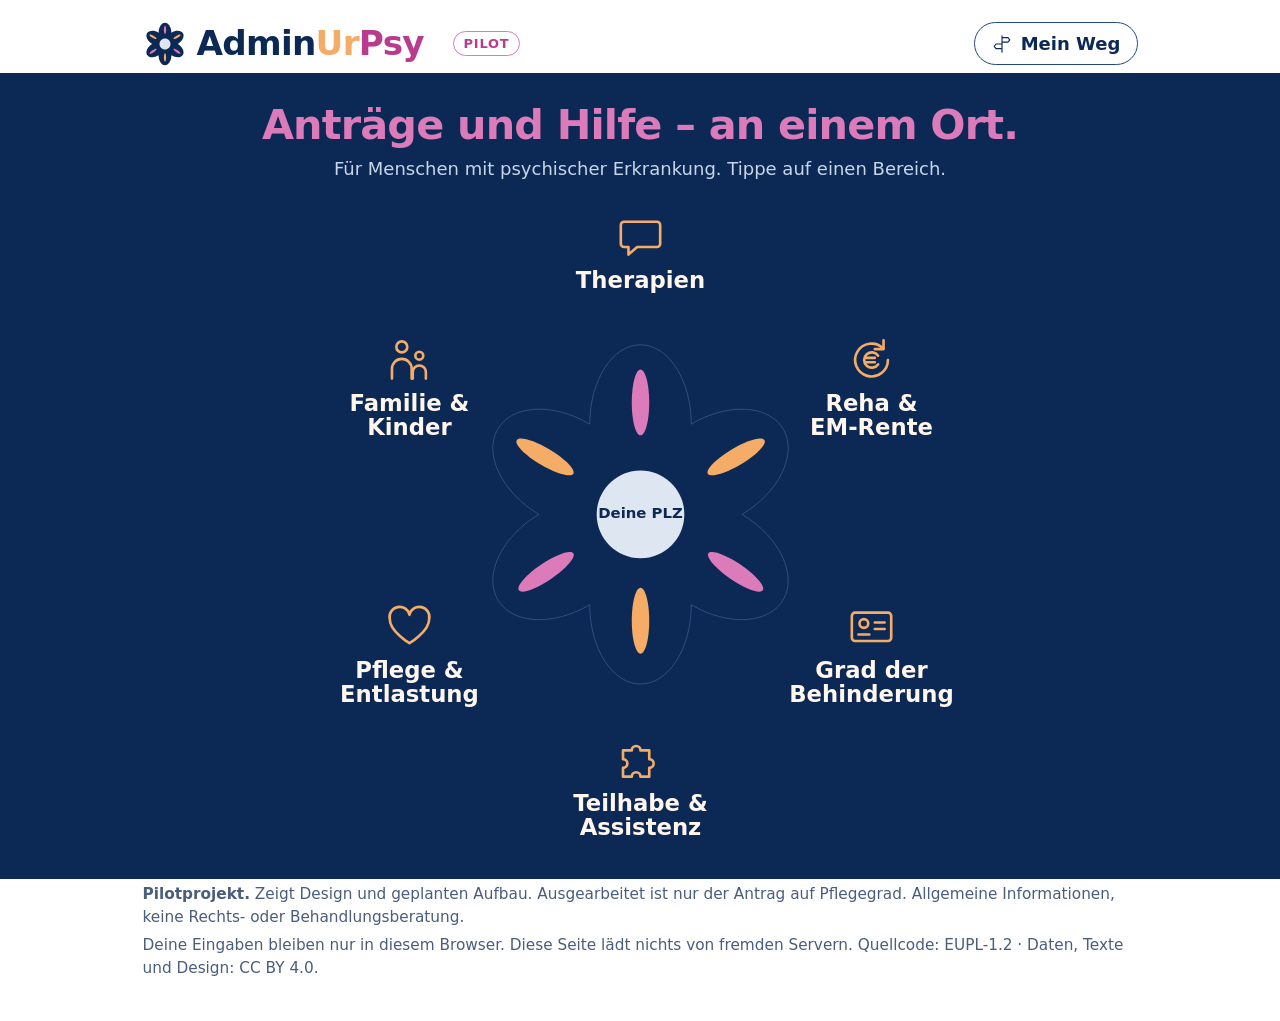
==== prototype/index.html @ 5096bfa6 "initial commit" ====
<!DOCTYPE html>
<html lang="de">
<head>
<meta charset="utf-8">
<meta name="viewport" content="width=device-width, initial-scale=1">
<title>AdminUrPsy – Anträge und Hilfe, an einem Ort (Pilot)</title>
<meta name="description" content="AdminUrPsy (Pilot) – Anträge und Hilfe bei psychischer Erkrankung, an einem Ort.">
<link rel="stylesheet" href="css/style.css">
<link rel="icon" href="img/logo.svg" type="image/svg+xml">
</head>
<body class="home">
<a class="skip-link" href="#inhalt">Zum Inhalt springen</a>
<header class="site-header">
  <div class="wrap">
    <a class="wordmark" href="index.html" aria-label="AdminUrPsy – zur Startseite"><svg viewBox="-270 -270 540 540" width="44" height="44" aria-hidden="true" focusable="false"><path class="logo-form" d="M 178.292969 124.261719 C 178.292969 56.613281 213.425781 1.691406 256.699219 1.691406 C 299.972656 1.691406 335.105469 56.613281 335.105469 124.261719 C 392.144531 90.4375 456.019531 94.226562 477.65625 132.71875 C 499.292969 171.210938 470.550781 229.921875 413.515625 263.75 C 470.550781 297.570312 499.292969 356.285156 477.65625 394.777344 C 456.019531 433.269531 392.144531 437.058594 335.105469 403.234375 C 335.105469 470.882812 299.972656 525.804688 256.699219 525.804688 C 213.425781 525.804688 178.292969 470.882812 178.292969 403.234375 C 121.253906 437.058594 57.378906 433.269531 35.742188 394.777344 C 14.105469 356.285156 42.847656 297.570312 99.886719 263.75 C 42.847656 229.921875 14.105469 171.210938 35.742188 132.71875 C 57.378906 94.226562 121.253906 90.4375 178.292969 124.261719 Z M 178.292969 124.261719 " transform="translate(-256.699219 -263.75)" fill="#0C2955"/><path class="logo-center" d="M 256.699219 196.0625 C 294.054688 196.0625 324.382812 226.390625 324.382812 263.75 C 324.382812 301.101562 294.054688 331.429688 256.699219 331.429688 C 219.34375 331.429688 189.015625 301.101562 189.015625 263.75 C 189.015625 226.390625 219.34375 196.0625 256.699219 196.0625 Z M 256.699219 196.0625 " transform="translate(-256.699219 -263.75)" fill="#DEE6F2"/><path fill="#DC7BBA" class="acc acc-0 acc-pink" d="M 256.699219 39.890625 C 264.136719 39.890625 270.175781 62.683594 270.175781 90.753906 C 270.175781 118.828125 264.136719 141.621094 256.699219 141.621094 C 249.261719 141.621094 243.222656 118.828125 243.222656 90.753906 C 243.222656 62.683594 249.261719 39.890625 256.699219 39.890625 Z M 256.699219 39.890625 " transform="translate(-256.699219 -263.75)"/><path fill="#F4AC66" class="acc acc-3 acc-orange" d="M 256.699219 377.097656 C 264.136719 377.097656 270.175781 399.890625 270.175781 427.960938 C 270.175781 456.035156 264.136719 478.828125 256.699219 478.828125 C 249.261719 478.828125 243.222656 456.035156 243.222656 427.960938 C 243.222656 399.890625 249.261719 377.097656 256.699219 377.097656 Z M 256.699219 377.097656 " transform="translate(-256.699219 -263.75)"/><path fill="#DC7BBA" class="acc acc-4 acc-pink" d="M 68.8125 381.003906 C 64.628906 374.855469 80.082031 357.042969 103.296875 341.257812 C 126.507812 325.472656 148.753906 317.648438 152.9375 323.800781 C 157.117188 329.953125 141.667969 347.761719 118.453125 363.546875 C 95.238281 379.332031 72.996094 387.15625 68.8125 381.003906 Z M 68.8125 381.003906 " transform="translate(-256.699219 -263.75)"/><path fill="#DC7BBA" class="acc acc-2 acc-pink" d="M 445.664062 381.003906 C 449.847656 374.855469 434.394531 357.042969 411.179688 341.257812 C 387.964844 325.472656 365.722656 317.648438 361.539062 323.800781 C 357.359375 329.953125 372.808594 347.761719 396.023438 363.546875 C 419.238281 379.332031 441.480469 387.15625 445.664062 381.003906 Z M 445.664062 381.003906 " transform="translate(-256.699219 -263.75)"/><path fill="#F4AC66" class="acc acc-5 acc-orange" d="M 65.492188 149.023438 C 61.710938 155.425781 78.261719 172.21875 102.429688 186.496094 C 126.601562 200.777344 149.296875 207.167969 153.078125 200.765625 C 156.863281 194.363281 140.3125 177.570312 116.140625 163.289062 C 91.972656 149.011719 69.277344 142.617188 65.492188 149.023438 Z M 65.492188 149.023438 " transform="translate(-256.699219 -263.75)"/><path fill="#F4AC66" class="acc acc-1 acc-orange" d="M 448.253906 149.023438 C 452.035156 155.425781 435.484375 172.21875 411.316406 186.496094 C 387.144531 200.777344 364.449219 207.167969 360.667969 200.765625 C 356.882812 194.363281 373.433594 177.570312 397.605469 163.289062 C 421.773438 149.011719 444.46875 142.617188 448.253906 149.023438 Z M 448.253906 149.023438 " transform="translate(-256.699219 -263.75)"/></svg><span>Admin<span class="ur">Ur</span><span class="psy">Psy</span></span></a>
    <span class="pilot-badge">Pilot</span>
    <a class="nav-weg" href="mein-weg.html"><svg class="" viewBox="0 0 48 48" width="22" height="22" fill="none" stroke="#0C2955" stroke-width="2.5" stroke-linecap="round" stroke-linejoin="round" aria-hidden="true" focusable="false"><path d="M24 6v36M24 10h13l4 5-4 5H24M24 24H11l-4 5 4 5h13"/></svg><span>Mein Weg</span></a>
  </div>
</header>
<main id="inhalt" class="wrap">
<div class="first-screen">
  <section class="intro">
    <h1>Anträge und Hilfe – an einem Ort.</h1>
    <p>Für Menschen mit psychischer Erkrankung. Tippe auf einen Bereich.</p>
  </section>
  <div class="flower-wrap">
<svg class="flower" viewBox="0 20 800 780" role="navigation" aria-label="Bereiche">
<defs><clipPath id="blatt-clip"><path d="M 178.292969 124.261719 C 178.292969 56.613281 213.425781 1.691406 256.699219 1.691406 C 299.972656 1.691406 335.105469 56.613281 335.105469 124.261719 C 392.144531 90.4375 456.019531 94.226562 477.65625 132.71875 C 499.292969 171.210938 470.550781 229.921875 413.515625 263.75 C 470.550781 297.570312 499.292969 356.285156 477.65625 394.777344 C 456.019531 433.269531 392.144531 437.058594 335.105469 403.234375 C 335.105469 470.882812 299.972656 525.804688 256.699219 525.804688 C 213.425781 525.804688 178.292969 470.882812 178.292969 403.234375 C 121.253906 437.058594 57.378906 433.269531 35.742188 394.777344 C 14.105469 356.285156 42.847656 297.570312 99.886719 263.75 C 42.847656 229.921875 14.105469 171.210938 35.742188 132.71875 C 57.378906 94.226562 121.253906 90.4375 178.292969 124.261719 Z M 178.292969 124.261719 " transform="translate(400 400) scale(0.74) translate(-256.699219 -263.75)"/></clipPath></defs>
<g class="logo-navy" transform="translate(400 400) scale(0.74)"><path class="logo-form" d="M 178.292969 124.261719 C 178.292969 56.613281 213.425781 1.691406 256.699219 1.691406 C 299.972656 1.691406 335.105469 56.613281 335.105469 124.261719 C 392.144531 90.4375 456.019531 94.226562 477.65625 132.71875 C 499.292969 171.210938 470.550781 229.921875 413.515625 263.75 C 470.550781 297.570312 499.292969 356.285156 477.65625 394.777344 C 456.019531 433.269531 392.144531 437.058594 335.105469 403.234375 C 335.105469 470.882812 299.972656 525.804688 256.699219 525.804688 C 213.425781 525.804688 178.292969 470.882812 178.292969 403.234375 C 121.253906 437.058594 57.378906 433.269531 35.742188 394.777344 C 14.105469 356.285156 42.847656 297.570312 99.886719 263.75 C 42.847656 229.921875 14.105469 171.210938 35.742188 132.71875 C 57.378906 94.226562 121.253906 90.4375 178.292969 124.261719 Z M 178.292969 124.261719 " transform="translate(-256.699219 -263.75)" fill="#0C2955"/></g>
<a class="petal-link p0" href="bereiche/therapien.html" aria-label="Therapien">
  <path class="petal-hl" d="M400 400L250.0 140.2L550.0 140.2Z" clip-path="url(#blatt-clip)"/>
  <circle class="hit" cx="400.0" cy="113.0" r="66"/>
  <g class="icon" transform="translate(370.0 53.0) scale(1.2500)"><path d="M9 10h30a3 3 0 0 1 3 3v17a3 3 0 0 1-3 3H21l-8 7v-7H9a3 3 0 0 1-3-3V13a3 3 0 0 1 3-3z"/></g>
  <text class="label" text-anchor="middle"><tspan x="400.0" y="141.0">Therapien</tspan></text>
</a>
<a class="petal-link p1" href="bereiche/reha-rente.html" aria-label="Reha &amp; Erwerbsminderungsrente">
  <path class="petal-hl" d="M400 400L550.0 140.2L700.0 400.0Z" clip-path="url(#blatt-clip)"/>
  <circle class="hit" cx="664.1" cy="253.5" r="66"/>
  <g class="icon" transform="translate(634.1 193.5) scale(1.2500)"><path d="M39 24a15 15 0 1 1-4.4-10.6"/><path d="M35 6v8h-8"/><path d="M30 20a7 7 0 1 0 0 8M18 22h9M18 26h9"/></g>
  <text class="label" text-anchor="middle"><tspan x="664.1" y="281.5">Reha &amp;</tspan><tspan x="664.1" y="309.5">EM-Rente</tspan></text>
</a>
<a class="petal-link p2" href="bereiche/gdb.html" aria-label="Grad der Behinderung">
  <path class="petal-hl" d="M400 400L700.0 400.0L550.0 659.8Z" clip-path="url(#blatt-clip)"/>
  <circle class="hit" cx="664.1" cy="558.5" r="66"/>
  <g class="icon" transform="translate(634.1 498.5) scale(1.2500)"><rect x="6" y="11" width="36" height="26" rx="3"/><circle cx="17" cy="21" r="4"/><path d="M12 31h10M27 20h9M27 26h9"/></g>
  <text class="label" text-anchor="middle"><tspan x="664.1" y="586.5">Grad der</tspan><tspan x="664.1" y="614.5">Behinderung</tspan></text>
</a>
<a class="petal-link p3" href="bereiche/teilhabe.html" aria-label="Teilhabe &amp; Assistenz">
  <path class="petal-hl" d="M400 400L550.0 659.8L250.0 659.8Z" clip-path="url(#blatt-clip)"/>
  <circle class="hit" cx="400.0" cy="711.0" r="66"/>
  <g class="icon" transform="translate(370.0 651.0) scale(1.2500)"><path d="M8 15h8a4 4 0 1 1 8 0h8v8a4 4 0 1 1 0 8v8h-8a4 4 0 1 0-8 0H8v-8a4 4 0 1 0 0-8z"/></g>
  <text class="label" text-anchor="middle"><tspan x="400.0" y="739.0">Teilhabe &amp;</tspan><tspan x="400.0" y="767.0">Assistenz</tspan></text>
</a>
<a class="petal-link p4" href="bereiche/pflege.html" aria-label="Pflege &amp; Entlastung">
  <path class="petal-hl" d="M400 400L250.0 659.8L100.0 400.0Z" clip-path="url(#blatt-clip)"/>
  <circle class="hit" cx="135.9" cy="558.5" r="66"/>
  <g class="icon" transform="translate(105.9 498.5) scale(1.2500)"><path d="M24 39C24 39 6 28 6 17A9 9 0 0 1 24 13 9 9 0 0 1 42 17C42 28 24 39 24 39Z"/></g>
  <text class="label" text-anchor="middle"><tspan x="135.9" y="586.5">Pflege &amp;</tspan><tspan x="135.9" y="614.5">Entlastung</tspan></text>
</a>
<a class="petal-link p5" href="bereiche/familie.html" aria-label="Familie &amp; Kinder">
  <path class="petal-hl" d="M400 400L100.0 400.0L250.0 140.2Z" clip-path="url(#blatt-clip)"/>
  <circle class="hit" cx="135.9" cy="253.5" r="66"/>
  <g class="icon" transform="translate(105.9 193.5) scale(1.2500)"><circle cx="17" cy="12" r="5"/><circle cx="33" cy="20" r="3.6"/><path d="M8 41v-9a9 9 0 0 1 18 0v9M27 41v-6a6 6 0 0 1 12 0v6"/></g>
  <text class="label" text-anchor="middle"><tspan x="135.9" y="281.5">Familie &amp;</tspan><tspan x="135.9" y="309.5">Kinder</tspan></text>
</a>
<g class="logo-top" transform="translate(400 400) scale(0.74)" pointer-events="none"><path class="logo-center" d="M 256.699219 196.0625 C 294.054688 196.0625 324.382812 226.390625 324.382812 263.75 C 324.382812 301.101562 294.054688 331.429688 256.699219 331.429688 C 219.34375 331.429688 189.015625 301.101562 189.015625 263.75 C 189.015625 226.390625 219.34375 196.0625 256.699219 196.0625 Z M 256.699219 196.0625 " transform="translate(-256.699219 -263.75)" fill="#DEE6F2"/><path class="acc acc-0 acc-pink" d="M 256.699219 39.890625 C 264.136719 39.890625 270.175781 62.683594 270.175781 90.753906 C 270.175781 118.828125 264.136719 141.621094 256.699219 141.621094 C 249.261719 141.621094 243.222656 118.828125 243.222656 90.753906 C 243.222656 62.683594 249.261719 39.890625 256.699219 39.890625 Z M 256.699219 39.890625 " transform="translate(-256.699219 -263.75)"/><path class="acc acc-3 acc-orange" d="M 256.699219 377.097656 C 264.136719 377.097656 270.175781 399.890625 270.175781 427.960938 C 270.175781 456.035156 264.136719 478.828125 256.699219 478.828125 C 249.261719 478.828125 243.222656 456.035156 243.222656 427.960938 C 243.222656 399.890625 249.261719 377.097656 256.699219 377.097656 Z M 256.699219 377.097656 " transform="translate(-256.699219 -263.75)"/><path class="acc acc-4 acc-pink" d="M 68.8125 381.003906 C 64.628906 374.855469 80.082031 357.042969 103.296875 341.257812 C 126.507812 325.472656 148.753906 317.648438 152.9375 323.800781 C 157.117188 329.953125 141.667969 347.761719 118.453125 363.546875 C 95.238281 379.332031 72.996094 387.15625 68.8125 381.003906 Z M 68.8125 381.003906 " transform="translate(-256.699219 -263.75)"/><path class="acc acc-2 acc-pink" d="M 445.664062 381.003906 C 449.847656 374.855469 434.394531 357.042969 411.179688 341.257812 C 387.964844 325.472656 365.722656 317.648438 361.539062 323.800781 C 357.359375 329.953125 372.808594 347.761719 396.023438 363.546875 C 419.238281 379.332031 441.480469 387.15625 445.664062 381.003906 Z M 445.664062 381.003906 " transform="translate(-256.699219 -263.75)"/><path class="acc acc-5 acc-orange" d="M 65.492188 149.023438 C 61.710938 155.425781 78.261719 172.21875 102.429688 186.496094 C 126.601562 200.777344 149.296875 207.167969 153.078125 200.765625 C 156.863281 194.363281 140.3125 177.570312 116.140625 163.289062 C 91.972656 149.011719 69.277344 142.617188 65.492188 149.023438 Z M 65.492188 149.023438 " transform="translate(-256.699219 -263.75)"/><path class="acc acc-1 acc-orange" d="M 448.253906 149.023438 C 452.035156 155.425781 435.484375 172.21875 411.316406 186.496094 C 387.144531 200.777344 364.449219 207.167969 360.667969 200.765625 C 356.882812 194.363281 373.433594 177.570312 397.605469 163.289062 C 421.773438 149.011719 444.46875 142.617188 448.253906 149.023438 Z M 448.253906 149.023438 " transform="translate(-256.699219 -263.75)"/></g>
<a class="center-link" href="#standort" data-open-loc aria-label="Deine Postleitzahl eingeben oder ändern">
  <circle cx="400" cy="400" r="50.1" fill="transparent"/>
  <text class="center-small" text-anchor="middle" x="400" y="394">Deine PLZ</text>
  <text class="center-plz" text-anchor="middle" x="400" y="418" data-center-plz></text>
</a></svg>
  </div>
</div>
<section class="mobile-list" aria-labelledby="liste-h">
  <h2 id="liste-h">Alle Bereiche</h2>
  <ul class="area-list"><li><a class="pink" href="bereiche/therapien.html"><svg class="" viewBox="0 0 48 48" fill="none" stroke="#0C2955" stroke-width="2.5" stroke-linecap="round" stroke-linejoin="round" aria-hidden="true" focusable="false"><path d="M9 10h30a3 3 0 0 1 3 3v17a3 3 0 0 1-3 3H21l-8 7v-7H9a3 3 0 0 1-3-3V13a3 3 0 0 1 3-3z"/></svg><span>Therapien</span></a></li><li><a class="orange" href="bereiche/reha-rente.html"><svg class="" viewBox="0 0 48 48" fill="none" stroke="#0C2955" stroke-width="2.5" stroke-linecap="round" stroke-linejoin="round" aria-hidden="true" focusable="false"><path d="M39 24a15 15 0 1 1-4.4-10.6"/><path d="M35 6v8h-8"/><path d="M30 20a7 7 0 1 0 0 8M18 22h9M18 26h9"/></svg><span>Reha &amp; Erwerbsminderungsrente</span></a></li><li><a class="pink" href="bereiche/gdb.html"><svg class="" viewBox="0 0 48 48" fill="none" stroke="#0C2955" stroke-width="2.5" stroke-linecap="round" stroke-linejoin="round" aria-hidden="true" focusable="false"><rect x="6" y="11" width="36" height="26" rx="3"/><circle cx="17" cy="21" r="4"/><path d="M12 31h10M27 20h9M27 26h9"/></svg><span>Grad der Behinderung</span></a></li><li><a class="orange" href="bereiche/teilhabe.html"><svg class="" viewBox="0 0 48 48" fill="none" stroke="#0C2955" stroke-width="2.5" stroke-linecap="round" stroke-linejoin="round" aria-hidden="true" focusable="false"><path d="M8 15h8a4 4 0 1 1 8 0h8v8a4 4 0 1 1 0 8v8h-8a4 4 0 1 0-8 0H8v-8a4 4 0 1 0 0-8z"/></svg><span>Teilhabe &amp; Assistenz</span></a></li><li><a class="pink" href="bereiche/pflege.html"><svg class="" viewBox="0 0 48 48" fill="none" stroke="#0C2955" stroke-width="2.5" stroke-linecap="round" stroke-linejoin="round" aria-hidden="true" focusable="false"><path d="M24 39C24 39 6 28 6 17A9 9 0 0 1 24 13 9 9 0 0 1 42 17C42 28 24 39 24 39Z"/></svg><span>Pflege &amp; Entlastung</span></a></li><li><a class="orange" href="bereiche/familie.html"><svg class="" viewBox="0 0 48 48" fill="none" stroke="#0C2955" stroke-width="2.5" stroke-linecap="round" stroke-linejoin="round" aria-hidden="true" focusable="false"><circle cx="17" cy="12" r="5"/><circle cx="33" cy="20" r="3.6"/><path d="M8 41v-9a9 9 0 0 1 18 0v9M27 41v-6a6 6 0 0 1 12 0v6"/></svg><span>Familie &amp; Kinder</span></a></li></ul>
</section>
<dialog class="loc-dialog" id="standort" aria-labelledby="standort-h">
  <form id="loc-form" class="loc-dialog-form" method="dialog" novalidate>
    <h2 id="standort-h">Wo wohnst du?</h2>
    <p>Mit deiner Postleitzahl schlagen wir passende Stellen vor – zum Beispiel deine AOK.</p>
    <label for="plz">Deine PLZ</label>
    <input id="plz" name="plz" inputmode="numeric" autocomplete="postal-code" maxlength="5" placeholder="z. B. 10115">
    <div class="loc-status"><span id="loc-msg" role="status" aria-live="polite"></span>
      <div class="land-line" data-needs-plz hidden>Bundesland: <b data-show="land"></b>
        <details class="land-fix"><summary>stimmt nicht?</summary>
          <label for="land" class="sr-only">Bundesland ändern</label>
          <select id="land" name="land"><option value="">automatisch</option><option value="BW">Baden-Württemberg</option><option value="BY">Bayern</option><option value="BE">Berlin</option><option value="BB">Brandenburg</option><option value="HB">Bremen</option><option value="HH">Hamburg</option><option value="HE">Hessen</option><option value="MV">Mecklenburg-Vorpommern</option><option value="NI">Niedersachsen</option><option value="NW">Nordrhein-Westfalen</option><option value="RP">Rheinland-Pfalz</option><option value="SL">Saarland</option><option value="SN">Sachsen</option><option value="ST">Sachsen-Anhalt</option><option value="SH">Schleswig-Holstein</option><option value="TH">Thüringen</option></select>
        </details>
      </div>
    </div>
    <p class="form-note">Bleibt nur auf deinem Gerät. Wir schicken sie nirgendwohin.</p>
    <div class="loc-actions"><button class="btn" type="submit" value="ok">Fertig</button><button class="btn ghost" type="button" id="loc-reset">Löschen</button></div>
  </form>
</dialog>
</main>
<footer class="site-footer"><div class="wrap">
  <p><b>Pilotprojekt.</b> Zeigt Design und geplanten Aufbau. Ausgearbeitet ist nur der Antrag auf Pflegegrad. Allgemeine Informationen, keine Rechts- oder Behandlungsberatung.</p>
  <p>Deine Eingaben bleiben nur in diesem Browser. Diese Seite lädt nichts von fremden Servern. Quellcode: EUPL-1.2 · Daten, Texte und Design: CC BY 4.0.</p>
</div></footer>
<script src="js/standort.js"></script>
</body>
</html>
---- prototype/css/style.css ----
/* AdminUrPsy – Grundstil
   Prototyp: lädt keine Schrift von fremden Servern. Ist IBM Plex Sans (SIL Open Font License) auf dem Gerät
   installiert, wird sie genutzt; sonst die Systemschrift. Zum Einbinden: Schriftdateien nach prototype/fonts/
   legen und hier in @font-face  url("../fonts/…")  ergänzen.
   Farben aus AdminUrPsy-design-grundlage.pdf
   Schrift: IBM Plex Sans (überall) */

@font-face {
  font-family: "IBM Plex Sans";
  src: local("IBM Plex Sans"), local("IBMPlexSans-Regular");
  font-weight: 400; font-style: normal; font-display: swap;
}
@font-face {
  font-family: "IBM Plex Sans";
  src: local("IBM Plex Sans SemiBold"), local("IBMPlexSans-SemiBold");
  font-weight: 600; font-style: normal; font-display: swap;
}
@font-face {
  font-family: "IBM Plex Sans";
  src: local("IBM Plex Sans Bold"), local("IBMPlexSans-Bold");
  font-weight: 700; font-style: normal; font-display: swap;
}

:root {
  --navy: #0C2955;
  --navy-line: #244981;
  --magenta: #B93B8D;
  --pink: #DC7BBA;
  --orange: #F4AC66;
  --center: #DEE6F2;
  --navy-light: #EEF5FF;
  --pink-light: #FFDFF4;
  --orange-light: #FFF6ED;
  --text: #0C2955;
  --muted: #4A5D7E;
  --radius: 22px;
  --font: "IBM Plex Sans", system-ui, -apple-system, "Segoe UI", Roboto, sans-serif;
}

* { box-sizing: border-box; }

html { font-size: 112.5%; } /* 18px Grundgröße: gut lesbar */

body {
  margin: 0;
  font-family: var(--font);
  color: var(--text);
  background: #fff;
  line-height: 1.55;
}

a { color: var(--magenta); text-underline-offset: 3px; }
a:focus-visible, button:focus-visible, input:focus-visible, select:focus-visible, summary:focus-visible {
  outline: 3px solid var(--orange);
  outline-offset: 3px;
  border-radius: 6px;
}

.skip-link {
  position: absolute; left: -999px; top: 0;
  background: var(--navy); color: #fff; padding: .5rem 1rem; z-index: 10;
}
.skip-link:focus { left: 1rem; top: 1rem; }

.wrap { max-width: 1040px; margin: 0 auto; padding: 0 1.25rem; }

/* ---------- Kopf ---------- */
.site-header { padding: 1.2rem 0 .4rem; }
.site-header .wrap { display: flex; align-items: center; justify-content: space-between; gap: 1rem; flex-wrap: wrap; }

.wordmark {
  font-weight: 700; font-size: 1.9rem; letter-spacing: -0.02em;
  text-decoration: none; color: var(--navy); line-height: 1;
  display: inline-flex; align-items: center; gap: .55rem;
}
.wordmark .ur { color: var(--orange); }
.wordmark .psy { color: var(--magenta); }
.wordmark img, .wordmark svg { width: 44px; height: 44px; }


/* ---------- Startseite ---------- */
.intro { text-align: center; padding: .2rem 0 0; }
.intro h1 { font-size: clamp(1.5rem, 3.4vw, 2.3rem); line-height: 1.15; margin: .2rem 0 .3rem; font-weight: 700; letter-spacing: -0.02em; }
.intro p { max-width: 36rem; margin: 0 auto; color: var(--muted); }

.flower-wrap { margin: 0 auto; padding: .3rem 0; }
.flower { width: 100%; height: auto; display: block; overflow: visible; }
.flower .petal-link { cursor: pointer; }
.flower .petal-hl { fill: var(--magenta); opacity: 0; transition: opacity .2s ease; }
.flower .hit { fill: transparent; }
.flower .icon { fill: none; stroke: var(--navy); stroke-width: 2.4; stroke-linecap: round; stroke-linejoin: round; transition: stroke .2s ease; }
.flower .label { font-family: var(--font); font-weight: 600; font-size: 26px; fill: var(--navy); transition: fill .2s ease; }
.flower .petal-link:hover .petal-hl,
.flower .petal-link:focus-visible .petal-hl { opacity: 1; }
.flower .petal-link:hover .icon,
.flower .petal-link:focus-visible .icon { stroke: var(--magenta); }
.flower .petal-link:hover .label,
.flower .petal-link:focus-visible .label { fill: var(--magenta); }
.flower .petal-link:focus { outline: none; }
.flower .petal-link:focus-visible .hit { stroke: var(--orange); stroke-width: 3; }

.flower .center-link { cursor: pointer; }
.flower .center-small { font-family: var(--font); font-weight: 600; font-size: 16px; fill: var(--navy); }
.flower .center-plz { font-family: var(--font); font-weight: 700; font-size: 19px; fill: var(--magenta); }
.flower .center-link:hover .center-plz, .flower .center-link:focus-visible .center-plz { text-decoration: underline; }
.flower .center-link:focus { outline: none; }
.flower .center-link:focus-visible circle { stroke: var(--orange); stroke-width: 3; }

/* PLZ-Fenster (erscheint erst, wenn man die PLZ eingeben will) */
.loc-dialog { border: 1px solid var(--orange); border-radius: var(--radius); padding: 1.4rem 1.5rem 1.2rem; background: var(--orange-light); color: var(--navy); width: min(92vw, 26rem); box-shadow: 0 20px 60px rgba(12, 41, 85, .25); }
.loc-dialog::backdrop { background: rgba(12, 41, 85, .35); }
.loc-dialog h2 { margin: 0 0 .3rem; font-size: 1.35rem; }
.loc-dialog p { margin: 0 0 .8rem; }
.loc-dialog label { display: block; font-weight: 600; margin-bottom: .3rem; }
.loc-dialog input { width: 100%; font: inherit; font-size: 1.3rem; letter-spacing: .08em; padding: .55rem .75rem; border: 1.5px solid var(--navy-line); border-radius: 12px; background: #fff; color: var(--navy); }
.loc-actions { display: flex; gap: .5rem; margin-top: .8rem; }
.loc-status { font-size: .9rem; color: var(--muted); margin: .5rem 0 .2rem; min-height: 1.4em; }
.loc-status #loc-msg { color: var(--magenta); font-weight: 600; margin-right: .6rem; }
.loc-status b { color: var(--navy); }
.land-line { display: inline; }
.land-line[hidden] { display: none; }
.land-fix { display: inline-block; margin-left: .3rem; }
.land-fix summary { display: inline; cursor: pointer; color: var(--magenta); text-decoration: underline; }
.land-fix select { font: inherit; font-size: .85rem; padding: .15rem .3rem; border-radius: 6px; border: 1px solid var(--navy-line); margin-left: .3rem; }
.sr-only { position: absolute; width: 1px; height: 1px; overflow: hidden; clip: rect(0 0 0 0); white-space: nowrap; }

/* Krankenkasse auf Bereichsseiten */
.kasse-box p { margin: 0 0 .7rem; }
.kasse-form label { display: block; font-weight: 600; font-size: .95rem; margin-bottom: .3rem; }
.kasse-form .opt { font-weight: 400; color: var(--muted); }
.kasse-row { display: flex; gap: .5rem; flex-wrap: wrap; }
.kasse-row input { flex: 1 1 14rem; font: inherit; padding: .55rem .75rem; border: 1.5px solid var(--navy-line); border-radius: 12px; background: #fff; color: var(--navy); }
.kasse-hint { margin: .7rem 0 0 !important; }

.mobile-list h2 { font-size: 1.2rem; margin: 1.5rem 0 .6rem; }

/* Startseite: Intro + Blume mit Icons passen in den ersten Bildschirm, der Rest folgt darunter */
body.home .first-screen { display: flex; flex-direction: column; height: calc(100vh - 5.2rem); height: calc(100svh - 5.2rem); min-height: 340px; }
body.home .flower-wrap { flex: 1 1 auto; min-height: 0; position: relative; width: 100%; }
body.home .flower { position: absolute; inset: 0; width: 100%; height: 100%; }
@media (min-width: 700px) {
  body.home .mobile-list { display: none; }
}
@media (max-width: 699px) {
  body.home .first-screen { height: auto; }
  body.home .flower-wrap { position: static; }
  body.home .flower { position: static; height: auto; }
}

/* Standort-Formular */
.card {
  background: var(--orange-light); border: 1px solid var(--orange);
  border-radius: var(--radius); padding: 1.25rem 1.4rem; margin: 1rem 0 2rem;
}
.card.blue { background: var(--navy-light); border-color: var(--navy-line); }
.card.pink { background: var(--pink-light); border-color: var(--magenta); }
.card h2 { margin: 0 0 .4rem; font-size: 1.25rem; }
.card p { margin: .2rem 0 .8rem; }

.btn {
  font: inherit; font-weight: 700; cursor: pointer;
  background: var(--navy); color: #fff; border: 0; border-radius: 12px;
  padding: .7rem 1.2rem; text-decoration: none; display: inline-block;
}
.btn:hover { background: var(--magenta); }
.btn.ghost { background: transparent; color: var(--navy); border: 1.5px solid var(--navy-line); }
.form-note { font-size: .85rem; color: var(--muted); margin-top: .6rem; }
.saved-msg { font-weight: 600; color: var(--magenta); min-height: 1.4em; margin: .4rem 0 0; }

/* Liste aller Bereiche (auch für Handy / Screenreader) */
.area-list { list-style: none; padding: 0; margin: 0 0 2rem; display: grid; grid-template-columns: repeat(auto-fill, minmax(220px, 1fr)); gap: .8rem; }
.area-list a {
  display: flex; align-items: center; gap: .8rem; text-decoration: none; color: var(--navy);
  border-radius: 16px; padding: .7rem .9rem; border: 1px solid transparent; font-weight: 600;
}
.area-list a.pink { background: var(--pink-light); border-color: var(--pink); }
.area-list a.orange { background: var(--orange-light); border-color: var(--orange); }
.area-list a:hover { border-color: var(--navy); }
.area-list svg { width: 38px; height: 38px; flex: none; }

/* ---------- Bereichsseiten ---------- */
.area-hero { border-radius: var(--radius); padding: 1.5rem 1.5rem; margin: 1rem 0 1.5rem; display: flex; gap: 1.2rem; align-items: center; }
.area-hero.pink { background: var(--pink-light); }
.area-hero.orange { background: var(--orange-light); }
.area-hero .hero-icon { width: 92px; height: 92px; flex: none; background: #fff; border-radius: 50%; display: grid; place-items: center; }
.area-hero .hero-icon svg { width: 54px; height: 54px; }
.area-hero h1 { margin: 0; font-size: clamp(1.5rem, 4vw, 2.2rem); line-height: 1.1; font-weight: 700; letter-spacing: -0.015em; }
.area-hero p { margin: .4rem 0 0; font-size: 1.05rem; }

.back { display: inline-block; margin-top: .5rem; font-weight: 600; text-decoration: none; }
.back::before { content: "← "; }

.section { margin: 0 0 2rem; }
.section h2 { font-size: 1.35rem; margin: 0 0 .7rem; display: flex; align-items: center; gap: .5rem; }
.section h2::before { content: ""; width: 12px; height: 26px; border-radius: 12px; background: var(--pink); display: inline-block; }
.orange-theme .section h2::before { background: var(--orange); }

.checks { list-style: none; padding: 0; margin: 0; }
.checks li { padding-left: 2rem; position: relative; margin-bottom: .45rem; }
.checks li::before { content: "✓"; position: absolute; left: .3rem; top: 0; font-weight: 700; color: var(--magenta); }

.steps { list-style: none; counter-reset: step; padding: 0; margin: 0; display: grid; gap: .8rem; }
.steps li { counter-increment: step; position: relative; padding: 1rem 1rem 1rem 4rem; background: var(--navy-light); border-radius: 16px; }
.steps li::before {
  content: counter(step); position: absolute; left: 1rem; top: 1rem;
  width: 2.1rem; height: 2.1rem; border-radius: 50%; background: var(--navy); color: #fff;
  display: grid; place-items: center; font-weight: 700;
}
.steps strong { display: block; font-size: 1.05rem; }

.links { display: grid; grid-template-columns: repeat(auto-fill, minmax(260px, 1fr)); gap: .8rem; }
.link-card {
  display: block; text-decoration: none; color: var(--navy);
  border: 1.5px solid var(--navy-line); border-radius: 16px; padding: .9rem 1rem; background: #fff;
}
.link-card:hover { background: var(--navy-light); }
.link-card .lc-title { font-weight: 700; display: block; }
.link-card .lc-title::after { content: " ↗"; color: var(--magenta); }
.link-card .lc-text { font-size: .9rem; color: var(--muted); display: block; margin-top: .2rem; }
.link-card.local { border-color: var(--magenta); }
.link-card.local .lc-tag { display: inline-block; font-size: .75rem; font-weight: 700; background: var(--pink-light); color: var(--magenta); border-radius: 999px; padding: .05rem .55rem; margin-bottom: .3rem; }

.facts { display: grid; grid-template-columns: repeat(auto-fill, minmax(220px, 1fr)); gap: .8rem; }
.fact { background: var(--orange-light); border-radius: 16px; padding: .9rem 1rem; }
.pink-theme .fact { background: var(--pink-light); }
.fact b { display: block; font-size: 1.3rem; line-height: 1.2; }

.local-box { margin-bottom: 1rem; }
.local-box[hidden] { display: none; }

details.more { border-top: 1px solid var(--center); padding: .7rem 0; }
details.more summary { cursor: pointer; font-weight: 700; }

/* ---------- Fuß ---------- */

.site-footer { color: var(--muted); font-size: .85rem; padding: 0 0 2rem; }
.site-footer p { margin: .2rem 0; }

@media (max-width: 560px) {
  .area-hero { flex-direction: column; align-items: flex-start; }
  .flower .label { font-size: 26px; }
}

@media (prefers-reduced-motion: reduce) {
  * { transition: none !important; }
}

/* ---------- Kopf: Mein Weg ---------- */
.nav-weg { display: inline-flex; align-items: center; gap: .4rem; font-weight: 700; color: var(--navy); text-decoration: none; border: 1.5px solid var(--navy-line); border-radius: 999px; padding: .35rem .9rem; }
.nav-weg:hover { background: var(--navy-light); color: var(--magenta); }
.nav-weg svg { width: 22px; height: 22px; }

/* ---------- In der App erledigen (Kacheln) ---------- */
.doc-tiles { display: grid; grid-template-columns: repeat(auto-fill, minmax(230px, 1fr)); gap: .8rem; margin: 0 0 1rem; }
.doc-tile { display: block; position: relative; text-decoration: none; color: var(--navy); background: #fff; border: 2px solid var(--navy); border-radius: 16px; padding: 1rem 1.1rem; }
.doc-tile:hover, .doc-tile:focus-visible { background: var(--navy-light); border-color: var(--magenta); }
.doc-tile .dt-title { display: block; font-weight: 700; font-size: 1.05rem; }
.doc-tile .dt-title::after { content: " →"; color: var(--magenta); }
.doc-tile .dt-text { display: block; font-size: .9rem; color: var(--muted); margin-top: .25rem; }
.doc-tile .dt-tag { position: absolute; top: .6rem; right: .7rem; font-size: .72rem; font-weight: 700; background: var(--pink-light); color: var(--magenta); border-radius: 999px; padding: .05rem .5rem; }
.privacy-note { background: var(--navy-light); border-radius: 12px; padding: .6rem .9rem; font-size: .92rem; }

/* ---------- Assistent ---------- */
.wiz { background: #fff; border: 1.5px solid var(--navy-line); border-radius: var(--radius); padding: 1.2rem 1.4rem 1.4rem; margin: 1rem 0 1.5rem; }
.wiz-top { display: flex; justify-content: space-between; gap: 1rem; font-size: .9rem; }
.wiz-top a { font-weight: 600; text-decoration: none; }
.wiz-count { color: var(--muted); }
.wiz-bar { height: 8px; background: var(--center); border-radius: 99px; margin: .6rem 0 1rem; overflow: hidden; }
.wiz-bar span { display: block; height: 100%; background: var(--magenta); border-radius: 99px; transition: width .3s ease; }
.wiz-doc { margin: 0; font-size: .85rem; font-weight: 700; color: var(--magenta); text-transform: uppercase; letter-spacing: .04em; }
.wiz-h { margin: .1rem 0 .4rem; font-size: 1.5rem; }
.wiz-h:focus { outline: none; }
.wiz-intro { margin: 0 0 1rem; }
.wiz-meta { font-size: .95rem; }
.wiz-field { margin: 0 0 1rem; }
.wiz-field > label, .wiz-choice legend { display: block; font-weight: 700; margin-bottom: .3rem; }
.wiz .opt, .neu-form .opt { font-weight: 400; color: var(--muted); }
.wiz .req { color: var(--magenta); }
.wiz .hint { margin: -.1rem 0 .4rem; font-size: .88rem; color: var(--muted); }
.wiz input[type=text], .wiz input[type=tel], .wiz input[type=email], .wiz input[type=date], .wiz input[type=number], .wiz select, .wiz textarea,
.neu-form input, .neu-form select, .neu-form textarea, .frist-form input, .sent-form input, .sent-form select {
  font: inherit; width: 100%; max-width: 34rem; padding: .55rem .75rem; border: 1.5px solid var(--navy-line); border-radius: 12px; background: #fff; color: var(--navy);
}
.wiz textarea, .neu-form textarea { max-width: 100%; }
.wiz-choice { border: 0; padding: 0; margin: 0 0 1rem; }
.choice { display: flex; gap: 1.05rem; align-items: flex-start; border: 1px solid var(--center); border-radius: 12px; padding: .6rem .9rem; margin: 0 0 .4rem; cursor: pointer; background: #fff; }
.choice:hover { border-color: var(--navy-line); }
.choice:has(input:checked) { border-color: var(--pink); background: var(--pink-light); }
.choice input { width: 15px; height: 15px; margin: .38rem 0 0; flex: none; accent-color: var(--magenta); }
/* kein (oranger) Fokusrahmen um das Häkchen; Tastatur-Fokus zeigt stattdessen ein feiner Rand um die ganze Zeile */
.choice input:focus, .choice input:focus-visible { outline: none; }
.choice:has(input:focus-visible) { border-color: var(--navy); box-shadow: 0 0 0 1px var(--navy); }
.choice small { display: block; color: var(--muted); font-size: .85rem; }
.choice.single, .wiz-field > label.choice { display: flex; font-weight: 600; } /* einzelnes Häkchen: gleicher Abstand wie in Listen */
.wiz-info { background: var(--navy-light); border-left: 5px solid var(--navy-line); border-radius: 10px; padding: .7rem .9rem; margin: 0 0 1rem; font-size: .95rem; }
.wiz-info.warn { background: var(--orange-light); border-left-color: var(--orange); }
.wiz-info[hidden] { display: none; }
.wiz-err { color: var(--magenta); font-weight: 700; }
.wiz-nav { display: flex; justify-content: space-between; gap: 1rem; margin-top: 1.2rem; }
.letter-preview { border: 1px solid var(--center); background: #FBFCFE; border-radius: 12px; padding: 1rem 1.2rem; font-size: .92rem; max-height: 26rem; overflow: auto; margin-bottom: 1rem; }
.letter-preview p { margin: 0 0 .6rem; }
.pdf-actions { display: flex; flex-wrap: wrap; gap: .6rem; margin: .4rem 0 1rem; }
.btn[disabled] { opacity: .45; cursor: not-allowed; }
.btn.small { padding: .35rem .7rem; font-size: .85rem; }
.btn.danger { color: var(--magenta); border-color: var(--magenta); }
.file-btn { cursor: pointer; }
.mini-steps { padding-left: 1.3rem; }
.mini-steps li { margin-bottom: .3rem; }
.row { display: flex; flex-wrap: wrap; gap: .6rem 1rem; align-items: flex-end; margin-bottom: .8rem; }
.row label { display: flex; flex-direction: column; font-weight: 600; font-size: .9rem; gap: .25rem; flex: 1 1 10rem; }
.row label.chk { flex-direction: row; align-items: center; flex: 0 0 auto; }
label.block { display: block; font-weight: 600; font-size: .9rem; margin-bottom: .6rem; }
.sent-form h3, .tb-form h3 { margin: 0 0 .3rem; font-size: 1.1rem; }

/* ---------- Mein Weg ---------- */
.chip { display: inline-block; font-size: .78rem; font-weight: 700; border-radius: 999px; padding: .08rem .6rem; white-space: nowrap; vertical-align: middle; }
.st-offen { background: var(--center); color: var(--navy); }
.st-arbeit { background: var(--orange-light); color: #8A4B0F; border: 1px solid var(--orange); }
.st-beantragt { background: var(--navy-light); color: var(--navy); border: 1px solid var(--navy-line); }
.st-bewilligt { background: #E3F4E8; color: #1D5B33; border: 1px solid #6DB585; }
.st-abgelehnt { background: var(--pink-light); color: var(--magenta); border: 1px solid var(--pink); }
.st-widerspruch { background: var(--magenta); color: #fff; }
.weg-list { display: grid; gap: .7rem; }
.weg-item { border: 1.5px solid var(--navy-line); border-radius: 16px; background: #fff; }
.weg-item > summary { list-style: none; display: flex; align-items: center; gap: .8rem; padding: .8rem 1rem; cursor: pointer; font-weight: 700; }
.weg-item > summary::-webkit-details-marker { display: none; }
.weg-item > summary::after { content: "▾"; margin-left: .3rem; color: var(--magenta); }
.weg-item[open] > summary::after { content: "▴"; }
.weg-item > summary svg { width: 32px; height: 32px; flex: none; }
.wi-title { flex: 1; }
.wi-count { font-weight: 400; font-size: .85rem; color: var(--muted); }
.wi-body { padding: 0 1rem 1rem; border-top: 1px solid var(--center); }
.wi-body h4 { margin: 1.1rem 0 .4rem; }
.stepper { list-style: none; padding: 0; margin: 1rem 0; display: grid; grid-template-columns: repeat(auto-fit, minmax(7.5rem, 1fr)); gap: .4rem; counter-reset: s; }
.stepper li { font-size: .82rem; color: var(--muted); padding: .45rem .5rem; border-radius: 10px; background: #F6F8FB; display: flex; gap: .4rem; align-items: center; line-height: 1.25; }
.stepper li span { flex: none; width: 1.5rem; height: 1.5rem; border-radius: 50%; display: grid; place-items: center; background: var(--center); color: var(--navy); font-weight: 700; font-size: .8rem; }
.stepper li.done { color: var(--navy); }
.stepper li.done span { background: var(--navy); color: #fff; }
.stepper li.now { background: var(--pink-light); color: var(--navy); font-weight: 700; outline: 2px solid var(--magenta); }
.stepper li.now span { background: var(--magenta); color: #fff; }
.stepper li.skip { opacity: .5; text-decoration: line-through; }
.naechster { background: var(--orange-light); border-radius: 14px; padding: .8rem 1rem; }
.naechster p { margin: 0 0 .6rem; }
.fristen, .log { list-style: none; padding: 0; margin: 0 0 1rem; display: grid; gap: .45rem; }
.frist { display: grid; grid-template-columns: 7.5rem 1fr auto; gap: .7rem; align-items: start; padding: .6rem .8rem; border-radius: 12px; background: var(--navy-light); border-left: 5px solid var(--navy-line); }
.frist.frist-hart { background: var(--pink-light); border-left-color: var(--magenta); }
.frist.frist-termin { background: var(--orange-light); border-left-color: var(--orange); }
.frist.vorbei { opacity: .65; }
.fr-date { font-size: .82rem; color: var(--muted); display: flex; flex-direction: column; }
.fr-date b { font-size: 1rem; color: var(--navy); }
.fr-main small { display: block; color: var(--muted); font-size: .86rem; margin-top: .15rem; }
.fr-ber { font-weight: 400; font-size: .8rem; color: var(--magenta); }
.log li { display: grid; grid-template-columns: 6.5rem 1fr auto; gap: .7rem; align-items: start; padding: .5rem .2rem; border-bottom: 1px solid var(--center); }
.log-date { font-size: .88rem; color: var(--muted); }
.log-main small { display: block; color: var(--muted); font-size: .86rem; }
.log-del { font: inherit; font-size: .8rem; background: none; border: 0; color: var(--muted); text-decoration: underline; cursor: pointer; }
.log-del[data-sure] { color: var(--magenta); font-weight: 700; }
.leer { color: var(--muted); }
.neu-form { background: #F6F8FB; border-radius: 14px; padding: .8rem 1rem; margin: 1rem 0 .4rem; }
.neu-form h4 { margin: 0 0 .5rem !important; }
.typ-felder { display: contents; }
.typ-felder label { display: flex; flex-direction: column; font-weight: 600; font-size: .9rem; gap: .25rem; flex: 1 1 10rem; }
.status-fix { font-size: .85rem; color: var(--muted); margin-top: 1rem; }
.status-fix select { font: inherit; font-size: .85rem; padding: .2rem .4rem; border-radius: 8px; margin-left: .3rem; }
.weg-mini { margin-top: .4rem; }
.weg-mini-head { display: flex; justify-content: space-between; gap: 1rem; flex-wrap: wrap; font-weight: 600; }
.weg-mini p { margin: .5rem 0; }
.weg-mini .fristen { margin: .6rem 0 0; }

@media (max-width: 560px) {
  .frist, .log li { grid-template-columns: 1fr; gap: .2rem; }
  .wiz { padding: 1rem; }
  .nav-weg span { display: none; }
}
@media print {
  .site-header, .site-footer, .wiz-nav, .pdf-actions { display: none; }
}

/* Handy: Liste darf nicht breiter als der Bildschirm werden */
.weg-list { grid-template-columns: minmax(0, 1fr); }
.weg-item, .wi-title { min-width: 0; }
@media (max-width: 560px) {
  .weg-item > summary { flex-wrap: wrap; gap: .5rem .7rem; }
  .wi-title { flex: 1 1 60%; }
  .stepper { grid-template-columns: 1fr 1fr; }
}

/* ---------- Startseite: heller Header, dunkler Blüten-Bereich (Variante A, 22.11.2026) ---------- */
:root { --band: #0C2955; --flower-outline: #3A5D94; }
body.home .site-header { background: #fff; position: relative; z-index: 1; }
body.home .first-screen {
  background: var(--band);
  margin-left: calc(50% - 50vw); margin-right: calc(50% - 50vw);
  padding: 1.2rem calc(50vw - 50%) .8rem;
}
body.home .intro h1 { color: var(--pink); }
body.home .intro p { color: #C9D6EA; }
body.home .flower .logo-navy path { stroke: var(--flower-outline); stroke-width: 1.1; }
body.home .flower .label { fill: var(--orange-light); }
body.home .flower .icon { stroke: var(--orange); }
body.home .flower .petal-hl { fill: var(--pink); }
body.home .flower .petal-link:hover .label, body.home .flower .petal-link:focus-visible .label { fill: var(--pink); }
body.home .flower .petal-link:hover .icon, body.home .flower .petal-link:focus-visible .icon { stroke: var(--pink); }
body.home .flower .petal-link:focus-visible .hit { stroke: var(--pink); }

/* Hover-Feinschliff (22.11.2026): pinke Ovale werden auf dem pinken Blatt orange, damit sie sichtbar bleiben */
body.home .flower .petal-link.p0:hover ~ .logo-top .acc-0.acc-pink, body.home .flower .petal-link.p0:focus-visible ~ .logo-top .acc-0.acc-pink,
body.home .flower .petal-link.p1:hover ~ .logo-top .acc-1.acc-pink, body.home .flower .petal-link.p1:focus-visible ~ .logo-top .acc-1.acc-pink,
body.home .flower .petal-link.p2:hover ~ .logo-top .acc-2.acc-pink, body.home .flower .petal-link.p2:focus-visible ~ .logo-top .acc-2.acc-pink,
body.home .flower .petal-link.p3:hover ~ .logo-top .acc-3.acc-pink, body.home .flower .petal-link.p3:focus-visible ~ .logo-top .acc-3.acc-pink,
body.home .flower .petal-link.p4:hover ~ .logo-top .acc-4.acc-pink, body.home .flower .petal-link.p4:focus-visible ~ .logo-top .acc-4.acc-pink,
body.home .flower .petal-link.p5:hover ~ .logo-top .acc-5.acc-pink, body.home .flower .petal-link.p5:focus-visible ~ .logo-top .acc-5.acc-pink,
body.home .flower .petal-link.p6:hover ~ .logo-top .acc-6.acc-pink, body.home .flower .petal-link.p6:focus-visible ~ .logo-top .acc-6.acc-pink,
body.home .flower .petal-link.p7:hover ~ .logo-top .acc-7.acc-pink, body.home .flower .petal-link.p7:focus-visible ~ .logo-top .acc-7.acc-pink { fill: var(--orange); }

/* Blütenmitte: ganze Fläche klickbar, Hover = pink mit heller Schrift */
.flower .center-link circle { transition: fill .2s ease; }
.flower .center-link .center-small, .flower .center-link .center-plz { transition: fill .2s ease, transform .2s ease; }
.flower .center-link:not(.has-plz) .center-small { transform: translateY(10px); font-size: 17px; }
.flower .center-link:hover circle, .flower .center-link:focus-visible circle { fill: var(--pink); }
.flower .center-link:hover .center-small, .flower .center-link:hover .center-plz,
.flower .center-link:focus-visible .center-small, .flower .center-link:focus-visible .center-plz { fill: var(--orange-light); text-decoration: none; }

/* ---------- Unterseiten: Bereichs-Leiste, dunkler Kopf, Blöcke über die ganze Breite (22.11.2026) ---------- */
body.sub main.wrap { max-width: none; padding: 0; }
body.sub .band { padding: 2.4rem 0; }
body.sub .band > .wrap { max-width: 1040px; margin: 0 auto; padding: 0 1.25rem; }
body.sub .band .section { margin: 0; }
body.sub .band-white { background: #fff; }
body.sub .band-blue { background: var(--navy-light); }
body.sub .band-theme { background: var(--orange-light); }
body.sub .pink-theme .band-theme { background: var(--pink-light); }
body.sub .band-dark { background: var(--navy); color: #fff; }
body.sub .band-dark h2 { color: var(--orange); }
body.sub .band-dark h2::before { background: var(--pink); }
body.sub .band-dark a:not(.doc-tile):not(.link-card):not(.btn) { color: var(--pink); }
body.sub .band-dark .card { color: var(--navy); }
body.sub .band-dark .local-box:not(.card) { color: #DEE6F2; }
body.sub .band-dark .doc-tile { border-color: transparent; }
body.sub .band-dark .doc-tile:hover { border-color: var(--pink); }
body.sub .band-blue .steps li { background: #fff; }
body.sub .band-theme .fact, body.sub .band-white .fact { background: var(--orange-light); }
body.sub .pink-theme .band-white .fact { background: var(--pink-light); }

/* Bereichs-Leiste ganz oben: die 8 Bereiche */
.area-strip { background: var(--navy); border-top: 1px solid #1d3a6b; }
.area-strip ul { list-style: none; margin: 0 auto; padding: .5rem 1.25rem; max-width: 1040px; display: flex; gap: .2rem; justify-content: space-between; overflow-x: auto; }
.area-strip a { display: flex; flex-direction: column; align-items: center; gap: .2rem; text-decoration: none; color: var(--orange-light); font-size: .72rem; font-weight: 600; padding: .35rem .5rem; border-radius: 12px; min-width: 76px; text-align: center; line-height: 1.15; }
.area-strip svg { width: 26px; height: 26px; stroke: var(--orange); }
.area-strip a:hover { color: var(--pink); }
.area-strip a:hover svg { stroke: var(--pink); }
.area-strip a[aria-current] { background: #1a3766; color: var(--pink); }
.area-strip a[aria-current] svg { stroke: var(--pink); }

/* Kopfblock des Bereichs */
.band-hero { background: var(--navy); color: #fff; padding: 2rem 0 1.6rem; border-top: 1px solid #1d3a6b; }
.band-hero .wrap { max-width: 1040px; margin: 0 auto; padding: 0 1.25rem; }
.band-hero .back { color: #C9D6EA; }
.band-hero .hero-row { display: flex; gap: 1.2rem; align-items: center; margin: .6rem 0 1.2rem; }
.band-hero .hero-icon { width: 84px; height: 84px; border-radius: 50%; border: 2px solid var(--orange); display: grid; place-items: center; flex: none; }
.band-hero .hero-icon svg { width: 46px; height: 46px; }
.band-hero .hero-icon svg * { stroke: var(--orange); }
.band-hero h1 { margin: 0; color: var(--pink); font-size: clamp(1.7rem, 4vw, 2.5rem); line-height: 1.1; }
.band-hero p { margin: .35rem 0 0; color: #DEE6F2; font-size: 1.05rem; }
.jump { display: flex; flex-wrap: wrap; gap: .5rem; }
.jump a { color: var(--orange-light); text-decoration: none; border: 1.5px solid #3A5D94; border-radius: 999px; padding: .3rem .85rem; font-size: .9rem; font-weight: 600; }
.jump a:hover { border-color: var(--pink); color: var(--pink); }
.jump a.primary { background: var(--orange); border-color: var(--orange); color: var(--navy); }
.jump a.primary:hover { background: var(--pink); border-color: var(--pink); color: var(--navy); }
body.sub .site-footer .wrap { max-width: 1040px; }
body.sub .band-dark .wiz-info { color: var(--navy); }
body.sub .band .section nav, body.sub .band nav.section { margin: 0; }
@media (max-width: 560px) {
  .band-hero .hero-row { flex-direction: row; }
  .band-hero .hero-icon { width: 64px; height: 64px; }
  .band-hero .hero-icon svg { width: 36px; height: 36px; }
  body.sub .band { padding: 1.8rem 0; }
}
.link-card .lc-tag[hidden] { display: none; }

/* ---------- Assistent: Schritt-Kreise statt Fortschrittsbalken (Pflegegrad-Chat, 22.11.2026) ----------
   gefüllt = geschafft (anklickbar, zurück zu diesem Schritt) · Ring = aktueller Schritt · leer = kommt noch */
.wiz-dots { list-style: none; display: flex; flex-wrap: wrap; align-items: center; gap: .4rem; padding: 0; margin: .6rem 0 1rem; }
.wiz-dots li { display: flex; }
.wiz-dots span, .wiz-dots button { width: 10px; height: 10px; border-radius: 50%; border: 1.5px solid var(--navy-line); background: #fff; padding: 0; display: block; }
.wiz-dots li.done button { background: var(--magenta); border-color: var(--magenta); cursor: pointer; }
.wiz-dots li.done button:hover, .wiz-dots li.done button:focus-visible { transform: scale(1.3); }
.wiz-dots button:focus-visible { outline: 2px solid var(--navy); outline-offset: 2px; }
.wiz-dots li.now span { width: 14px; height: 14px; border: 2px solid var(--magenta); background: var(--pink-light); }
.wiz-dots li.todo span { border-color: #9DB0CC; border-width: 1.5px; }
@media (prefers-reduced-motion: no-preference) { .wiz-dots button { transition: transform .15s ease; } }

/* ===================== Prototyp (Pilot, 25.11.2026) =====================
   Ergänzungen für den öffentlichen Prototyp im Repository: 6 Bereiche, Pilot-Hinweise, Fragebogen. */
.flower .acc-pink { fill: var(--pink); }
.flower .acc-orange { fill: var(--orange); }
.pilot-badge { margin-left: .6rem; margin-right: auto; font-size: .72rem; font-weight: 700; letter-spacing: .06em; text-transform: uppercase; color: var(--magenta); border: 1.5px solid var(--pink); border-radius: 999px; padding: .1rem .55rem; }
.pilot-note { background: var(--orange-light); border-left: 6px solid var(--orange); border-radius: 12px; padding: 1.1rem 1.3rem; font-size: 1.15rem; }
.area-strip ul { justify-content: center; gap: .6rem; }
.area-strip a { min-width: 92px; }
.doc-tile.inaktiv { opacity: .6; cursor: default; }
.doc-tile.inaktiv .dt-title::after { content: ""; }
.doc-tile.inaktiv:hover { background: #fff; }
.doc-tile .dt-tag { position: static; display: inline-block; margin-top: .5rem; }
.quelle { font-size: .85rem; color: var(--muted); }
.wiz .wiz-info p { margin: 0 0 .5rem; }
.wiz .wiz-info p:last-child { margin-bottom: 0; }
.wiz h3 { margin: 1.4rem 0 .4rem; font-size: 1.1rem; }
.wiz select optgroup { font-weight: 700; }
.wiz .wiz-top .wiz-doc { margin: 0; }
.letter-preview ul { margin: 0 0 .6rem; padding-left: 1.2rem; }
@media (max-width: 560px) { .pilot-badge { display: none; } }   /* Platz sparen – „Pilot“ steht auch im Fuß */
@media (max-width: 900px) { .area-strip ul { justify-content: flex-start; } }   /* sonst ist der erste Bereich beim Scrollen nicht erreichbar */

/* Fragebogen: Rahmen je Feld (für Teil-Aktualisierung), ohne eigenes Layout */
.wiz-form .feld { display: contents; }
.wiz-info .vorschlag { font-size: 1.02rem; }
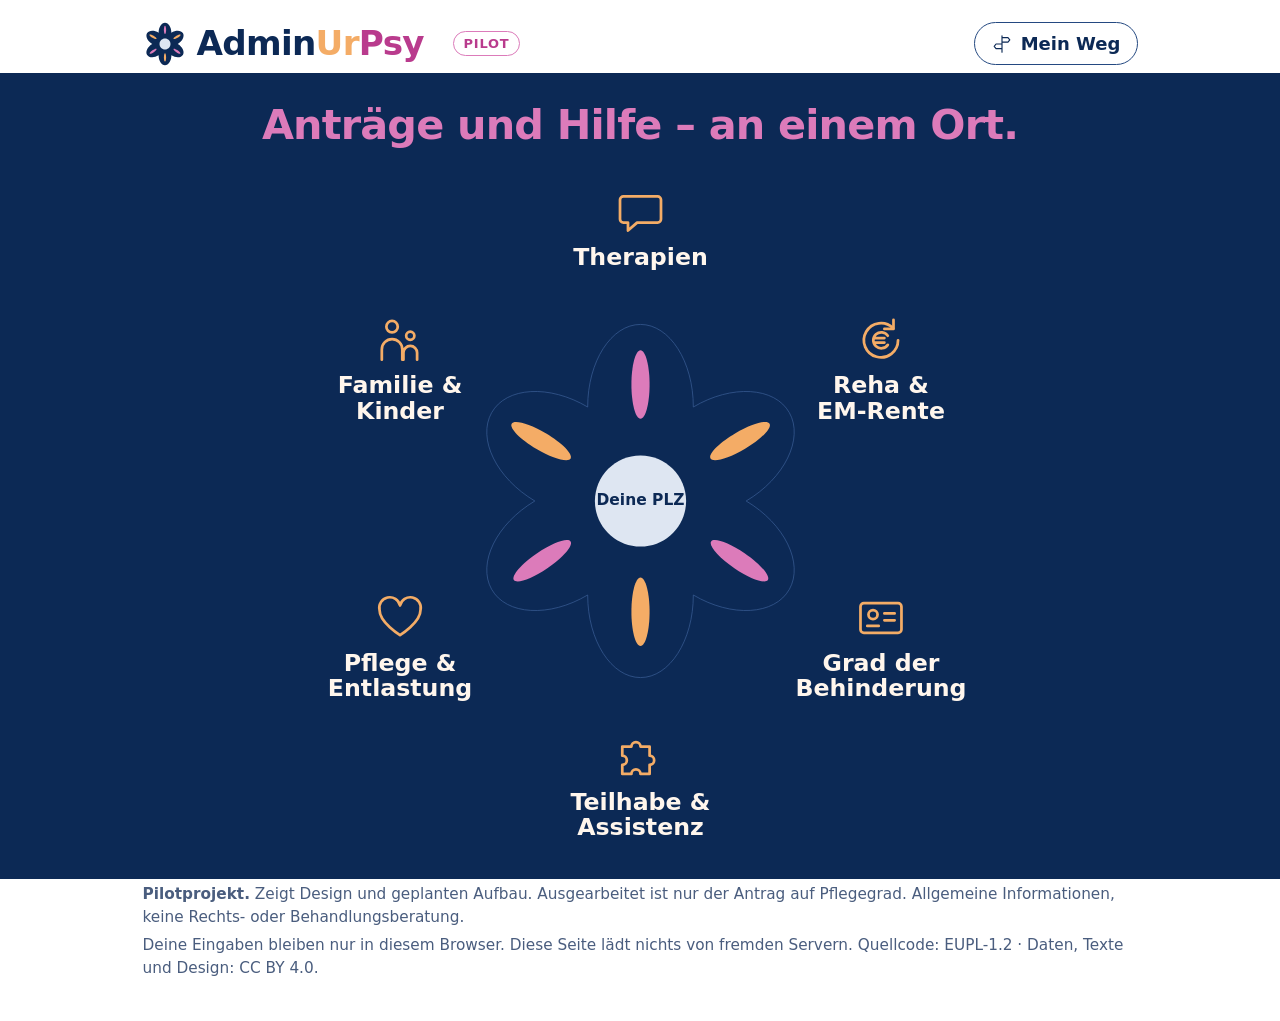
==== commit a3637ca0: "edit texts and readme" ====
--- a/prototype/index.html
+++ b/prototype/index.html
@@ -21,47 +21,58 @@
 <div class="first-screen">
   <section class="intro">
     <h1>Anträge und Hilfe – an einem Ort.</h1>
-    <p>Für Menschen mit psychischer Erkrankung. Tippe auf einen Bereich.</p>
   </section>
   <div class="flower-wrap">
-<svg class="flower" viewBox="0 20 800 780" role="navigation" aria-label="Bereiche">
+<svg class="flower" viewBox="0 20 800 780" data-viewbox-handy="80 -118 640 1028" role="navigation" aria-label="Bereiche">
 <defs><clipPath id="blatt-clip"><path d="M 178.292969 124.261719 C 178.292969 56.613281 213.425781 1.691406 256.699219 1.691406 C 299.972656 1.691406 335.105469 56.613281 335.105469 124.261719 C 392.144531 90.4375 456.019531 94.226562 477.65625 132.71875 C 499.292969 171.210938 470.550781 229.921875 413.515625 263.75 C 470.550781 297.570312 499.292969 356.285156 477.65625 394.777344 C 456.019531 433.269531 392.144531 437.058594 335.105469 403.234375 C 335.105469 470.882812 299.972656 525.804688 256.699219 525.804688 C 213.425781 525.804688 178.292969 470.882812 178.292969 403.234375 C 121.253906 437.058594 57.378906 433.269531 35.742188 394.777344 C 14.105469 356.285156 42.847656 297.570312 99.886719 263.75 C 42.847656 229.921875 14.105469 171.210938 35.742188 132.71875 C 57.378906 94.226562 121.253906 90.4375 178.292969 124.261719 Z M 178.292969 124.261719 " transform="translate(400 400) scale(0.74) translate(-256.699219 -263.75)"/></clipPath></defs>
 <g class="logo-navy" transform="translate(400 400) scale(0.74)"><path class="logo-form" d="M 178.292969 124.261719 C 178.292969 56.613281 213.425781 1.691406 256.699219 1.691406 C 299.972656 1.691406 335.105469 56.613281 335.105469 124.261719 C 392.144531 90.4375 456.019531 94.226562 477.65625 132.71875 C 499.292969 171.210938 470.550781 229.921875 413.515625 263.75 C 470.550781 297.570312 499.292969 356.285156 477.65625 394.777344 C 456.019531 433.269531 392.144531 437.058594 335.105469 403.234375 C 335.105469 470.882812 299.972656 525.804688 256.699219 525.804688 C 213.425781 525.804688 178.292969 470.882812 178.292969 403.234375 C 121.253906 437.058594 57.378906 433.269531 35.742188 394.777344 C 14.105469 356.285156 42.847656 297.570312 99.886719 263.75 C 42.847656 229.921875 14.105469 171.210938 35.742188 132.71875 C 57.378906 94.226562 121.253906 90.4375 178.292969 124.261719 Z M 178.292969 124.261719 " transform="translate(-256.699219 -263.75)" fill="#0C2955"/></g>
 <a class="petal-link p0" href="bereiche/therapien.html" aria-label="Therapien">
   <path class="petal-hl" d="M400 400L250.0 140.2L550.0 140.2Z" clip-path="url(#blatt-clip)"/>
+  <g class="marke">
   <circle class="hit" cx="400.0" cy="113.0" r="66"/>
   <g class="icon" transform="translate(370.0 53.0) scale(1.2500)"><path d="M9 10h30a3 3 0 0 1 3 3v17a3 3 0 0 1-3 3H21l-8 7v-7H9a3 3 0 0 1-3-3V13a3 3 0 0 1 3-3z"/></g>
   <text class="label" text-anchor="middle"><tspan x="400.0" y="141.0">Therapien</tspan></text>
+  </g>
 </a>
 <a class="petal-link p1" href="bereiche/reha-rente.html" aria-label="Reha &amp; Erwerbsminderungsrente">
   <path class="petal-hl" d="M400 400L550.0 140.2L700.0 400.0Z" clip-path="url(#blatt-clip)"/>
+  <g class="marke">
   <circle class="hit" cx="664.1" cy="253.5" r="66"/>
   <g class="icon" transform="translate(634.1 193.5) scale(1.2500)"><path d="M39 24a15 15 0 1 1-4.4-10.6"/><path d="M35 6v8h-8"/><path d="M30 20a7 7 0 1 0 0 8M18 22h9M18 26h9"/></g>
   <text class="label" text-anchor="middle"><tspan x="664.1" y="281.5">Reha &amp;</tspan><tspan x="664.1" y="309.5">EM-Rente</tspan></text>
+  </g>
 </a>
 <a class="petal-link p2" href="bereiche/gdb.html" aria-label="Grad der Behinderung">
   <path class="petal-hl" d="M400 400L700.0 400.0L550.0 659.8Z" clip-path="url(#blatt-clip)"/>
+  <g class="marke">
   <circle class="hit" cx="664.1" cy="558.5" r="66"/>
   <g class="icon" transform="translate(634.1 498.5) scale(1.2500)"><rect x="6" y="11" width="36" height="26" rx="3"/><circle cx="17" cy="21" r="4"/><path d="M12 31h10M27 20h9M27 26h9"/></g>
   <text class="label" text-anchor="middle"><tspan x="664.1" y="586.5">Grad der</tspan><tspan x="664.1" y="614.5">Behinderung</tspan></text>
+  </g>
 </a>
 <a class="petal-link p3" href="bereiche/teilhabe.html" aria-label="Teilhabe &amp; Assistenz">
   <path class="petal-hl" d="M400 400L550.0 659.8L250.0 659.8Z" clip-path="url(#blatt-clip)"/>
+  <g class="marke">
   <circle class="hit" cx="400.0" cy="711.0" r="66"/>
   <g class="icon" transform="translate(370.0 651.0) scale(1.2500)"><path d="M8 15h8a4 4 0 1 1 8 0h8v8a4 4 0 1 1 0 8v8h-8a4 4 0 1 0-8 0H8v-8a4 4 0 1 0 0-8z"/></g>
   <text class="label" text-anchor="middle"><tspan x="400.0" y="739.0">Teilhabe &amp;</tspan><tspan x="400.0" y="767.0">Assistenz</tspan></text>
+  </g>
 </a>
 <a class="petal-link p4" href="bereiche/pflege.html" aria-label="Pflege &amp; Entlastung">
   <path class="petal-hl" d="M400 400L250.0 659.8L100.0 400.0Z" clip-path="url(#blatt-clip)"/>
+  <g class="marke">
   <circle class="hit" cx="135.9" cy="558.5" r="66"/>
   <g class="icon" transform="translate(105.9 498.5) scale(1.2500)"><path d="M24 39C24 39 6 28 6 17A9 9 0 0 1 24 13 9 9 0 0 1 42 17C42 28 24 39 24 39Z"/></g>
   <text class="label" text-anchor="middle"><tspan x="135.9" y="586.5">Pflege &amp;</tspan><tspan x="135.9" y="614.5">Entlastung</tspan></text>
+  </g>
 </a>
 <a class="petal-link p5" href="bereiche/familie.html" aria-label="Familie &amp; Kinder">
   <path class="petal-hl" d="M400 400L100.0 400.0L250.0 140.2Z" clip-path="url(#blatt-clip)"/>
+  <g class="marke">
   <circle class="hit" cx="135.9" cy="253.5" r="66"/>
   <g class="icon" transform="translate(105.9 193.5) scale(1.2500)"><circle cx="17" cy="12" r="5"/><circle cx="33" cy="20" r="3.6"/><path d="M8 41v-9a9 9 0 0 1 18 0v9M27 41v-6a6 6 0 0 1 12 0v6"/></g>
   <text class="label" text-anchor="middle"><tspan x="135.9" y="281.5">Familie &amp;</tspan><tspan x="135.9" y="309.5">Kinder</tspan></text>
+  </g>
 </a>
 <g class="logo-top" transform="translate(400 400) scale(0.74)" pointer-events="none"><path class="logo-center" d="M 256.699219 196.0625 C 294.054688 196.0625 324.382812 226.390625 324.382812 263.75 C 324.382812 301.101562 294.054688 331.429688 256.699219 331.429688 C 219.34375 331.429688 189.015625 301.101562 189.015625 263.75 C 189.015625 226.390625 219.34375 196.0625 256.699219 196.0625 Z M 256.699219 196.0625 " transform="translate(-256.699219 -263.75)" fill="#DEE6F2"/><path class="acc acc-0 acc-pink" d="M 256.699219 39.890625 C 264.136719 39.890625 270.175781 62.683594 270.175781 90.753906 C 270.175781 118.828125 264.136719 141.621094 256.699219 141.621094 C 249.261719 141.621094 243.222656 118.828125 243.222656 90.753906 C 243.222656 62.683594 249.261719 39.890625 256.699219 39.890625 Z M 256.699219 39.890625 " transform="translate(-256.699219 -263.75)"/><path class="acc acc-3 acc-orange" d="M 256.699219 377.097656 C 264.136719 377.097656 270.175781 399.890625 270.175781 427.960938 C 270.175781 456.035156 264.136719 478.828125 256.699219 478.828125 C 249.261719 478.828125 243.222656 456.035156 243.222656 427.960938 C 243.222656 399.890625 249.261719 377.097656 256.699219 377.097656 Z M 256.699219 377.097656 " transform="translate(-256.699219 -263.75)"/><path class="acc acc-4 acc-pink" d="M 68.8125 381.003906 C 64.628906 374.855469 80.082031 357.042969 103.296875 341.257812 C 126.507812 325.472656 148.753906 317.648438 152.9375 323.800781 C 157.117188 329.953125 141.667969 347.761719 118.453125 363.546875 C 95.238281 379.332031 72.996094 387.15625 68.8125 381.003906 Z M 68.8125 381.003906 " transform="translate(-256.699219 -263.75)"/><path class="acc acc-2 acc-pink" d="M 445.664062 381.003906 C 449.847656 374.855469 434.394531 357.042969 411.179688 341.257812 C 387.964844 325.472656 365.722656 317.648438 361.539062 323.800781 C 357.359375 329.953125 372.808594 347.761719 396.023438 363.546875 C 419.238281 379.332031 441.480469 387.15625 445.664062 381.003906 Z M 445.664062 381.003906 " transform="translate(-256.699219 -263.75)"/><path class="acc acc-5 acc-orange" d="M 65.492188 149.023438 C 61.710938 155.425781 78.261719 172.21875 102.429688 186.496094 C 126.601562 200.777344 149.296875 207.167969 153.078125 200.765625 C 156.863281 194.363281 140.3125 177.570312 116.140625 163.289062 C 91.972656 149.011719 69.277344 142.617188 65.492188 149.023438 Z M 65.492188 149.023438 " transform="translate(-256.699219 -263.75)"/><path class="acc acc-1 acc-orange" d="M 448.253906 149.023438 C 452.035156 155.425781 435.484375 172.21875 411.316406 186.496094 C 387.144531 200.777344 364.449219 207.167969 360.667969 200.765625 C 356.882812 194.363281 373.433594 177.570312 397.605469 163.289062 C 421.773438 149.011719 444.46875 142.617188 448.253906 149.023438 Z M 448.253906 149.023438 " transform="translate(-256.699219 -263.75)"/></g>
 <a class="center-link" href="#standort" data-open-loc aria-label="Deine Postleitzahl eingeben oder ändern">
@@ -98,6 +109,16 @@
   <p><b>Pilotprojekt.</b> Zeigt Design und geplanten Aufbau. Ausgearbeitet ist nur der Antrag auf Pflegegrad. Allgemeine Informationen, keine Rechts- oder Behandlungsberatung.</p>
   <p>Deine Eingaben bleiben nur in diesem Browser. Diese Seite lädt nichts von fremden Servern. Quellcode: EUPL-1.2 · Daten, Texte und Design: CC BY 4.0.</p>
 </div></footer>
+<script>
+/* Handy (hochkant): Bereichsnamen weiter nach oben/unten rücken (CSS) und den Bildausschnitt anpassen,
+   damit Blüte und Namen den Bildschirm füllen. */
+(function () {
+  var svg = document.querySelector(".flower"); if (!svg || !window.matchMedia) return;
+  var mq = window.matchMedia("(max-width: 699px)"), breit = svg.getAttribute("viewBox"), hoch = svg.getAttribute("data-viewbox-handy");
+  function passen() { svg.setAttribute("viewBox", mq.matches ? hoch : breit); }
+  passen(); if (mq.addEventListener) mq.addEventListener("change", passen); else mq.addListener(passen);
+})();
+</script>
 <script src="js/standort.js"></script>
 </body>
 </html>
--- a/prototype/css/style.css
+++ b/prototype/css/style.css
@@ -510,8 +510,41 @@
 .wiz .wiz-top .wiz-doc { margin: 0; }
 .letter-preview ul { margin: 0 0 .6rem; padding-left: 1.2rem; }
 @media (max-width: 560px) { .pilot-badge { display: none; } }   /* Platz sparen – „Pilot“ steht auch im Fuß */
-@media (max-width: 900px) { .area-strip ul { justify-content: flex-start; } }   /* sonst ist der erste Bereich beim Scrollen nicht erreichbar */
 
 /* Fragebogen: Rahmen je Feld (für Teil-Aktualisierung), ohne eigenes Layout */
 .wiz-form .feld { display: contents; }
 .wiz-info .vorschlag { font-size: 1.02rem; }
+
+/* ---------- Handy (25.11.2026): Blüte + Bereichsnamen füllen den ersten Bildschirm ----------
+   Die Namen rücken hochkant nach oben bzw. unten; der Bildausschnitt (viewBox) wird per Skript in index.html umgestellt. */
+@media (max-width: 699px) {
+  body.home .first-screen { height: calc(100vh - 5.2rem); height: calc(100svh - 5.2rem); min-height: 520px; padding-top: 1rem; padding-bottom: .5rem; }
+  body.home .flower-wrap { position: relative; }
+  body.home .flower { position: absolute; inset: 0; width: 100%; height: 100%; }
+  .flower .marke { transition: transform .2s ease; }
+  /* Blüte größer (0.74 → 1.1), Namen als Bogen über und unter der Blüte */
+  body.home .flower .logo-navy, body.home .flower .logo-top { transform: translate(400px, 400px) scale(1.1); }
+  body.home .flower .petal-hl, body.home .flower .center-link { transform: translate(400px, 400px) scale(1.486) translate(-400px, -400px); }
+  .flower .p0 .marke { transform: translateY(-160px); }
+  .flower .p1 .marke { transform: translate(-40px, -140px); }
+  .flower .p5 .marke { transform: translate(40px, -140px); }
+  .flower .p2 .marke { transform: translate(-40px, 128px); }
+  .flower .p4 .marke { transform: translate(40px, 128px); }
+  .flower .p3 .marke { transform: translateY(128px); }
+  body.home .flower .label { font-size: 30px; }
+  body.home .flower .icon { stroke-width: 2.6; }
+}
+
+/* Bereichsleiste auf dem Handy: zwei Reihen à drei statt seitlich scrollen */
+@media (max-width: 760px) {
+  .area-strip ul { display: grid; grid-template-columns: repeat(3, minmax(0, 1fr)); gap: .25rem; overflow: visible; padding: .5rem .75rem; justify-content: stretch; }
+  .area-strip a { min-width: 0; padding: .4rem .25rem; font-size: .74rem; }
+  .area-strip a span { overflow-wrap: anywhere; hyphens: auto; }
+}
+
+/* Schmale Handys: Kopfzeile bleibt einzeilig */
+@media (max-width: 400px) {
+  .site-header .wrap { flex-wrap: nowrap; gap: .5rem; }
+  .wordmark { font-size: 1.6rem; gap: .4rem; }
+  .wordmark img, .wordmark svg { width: 34px; height: 34px; }
+}
